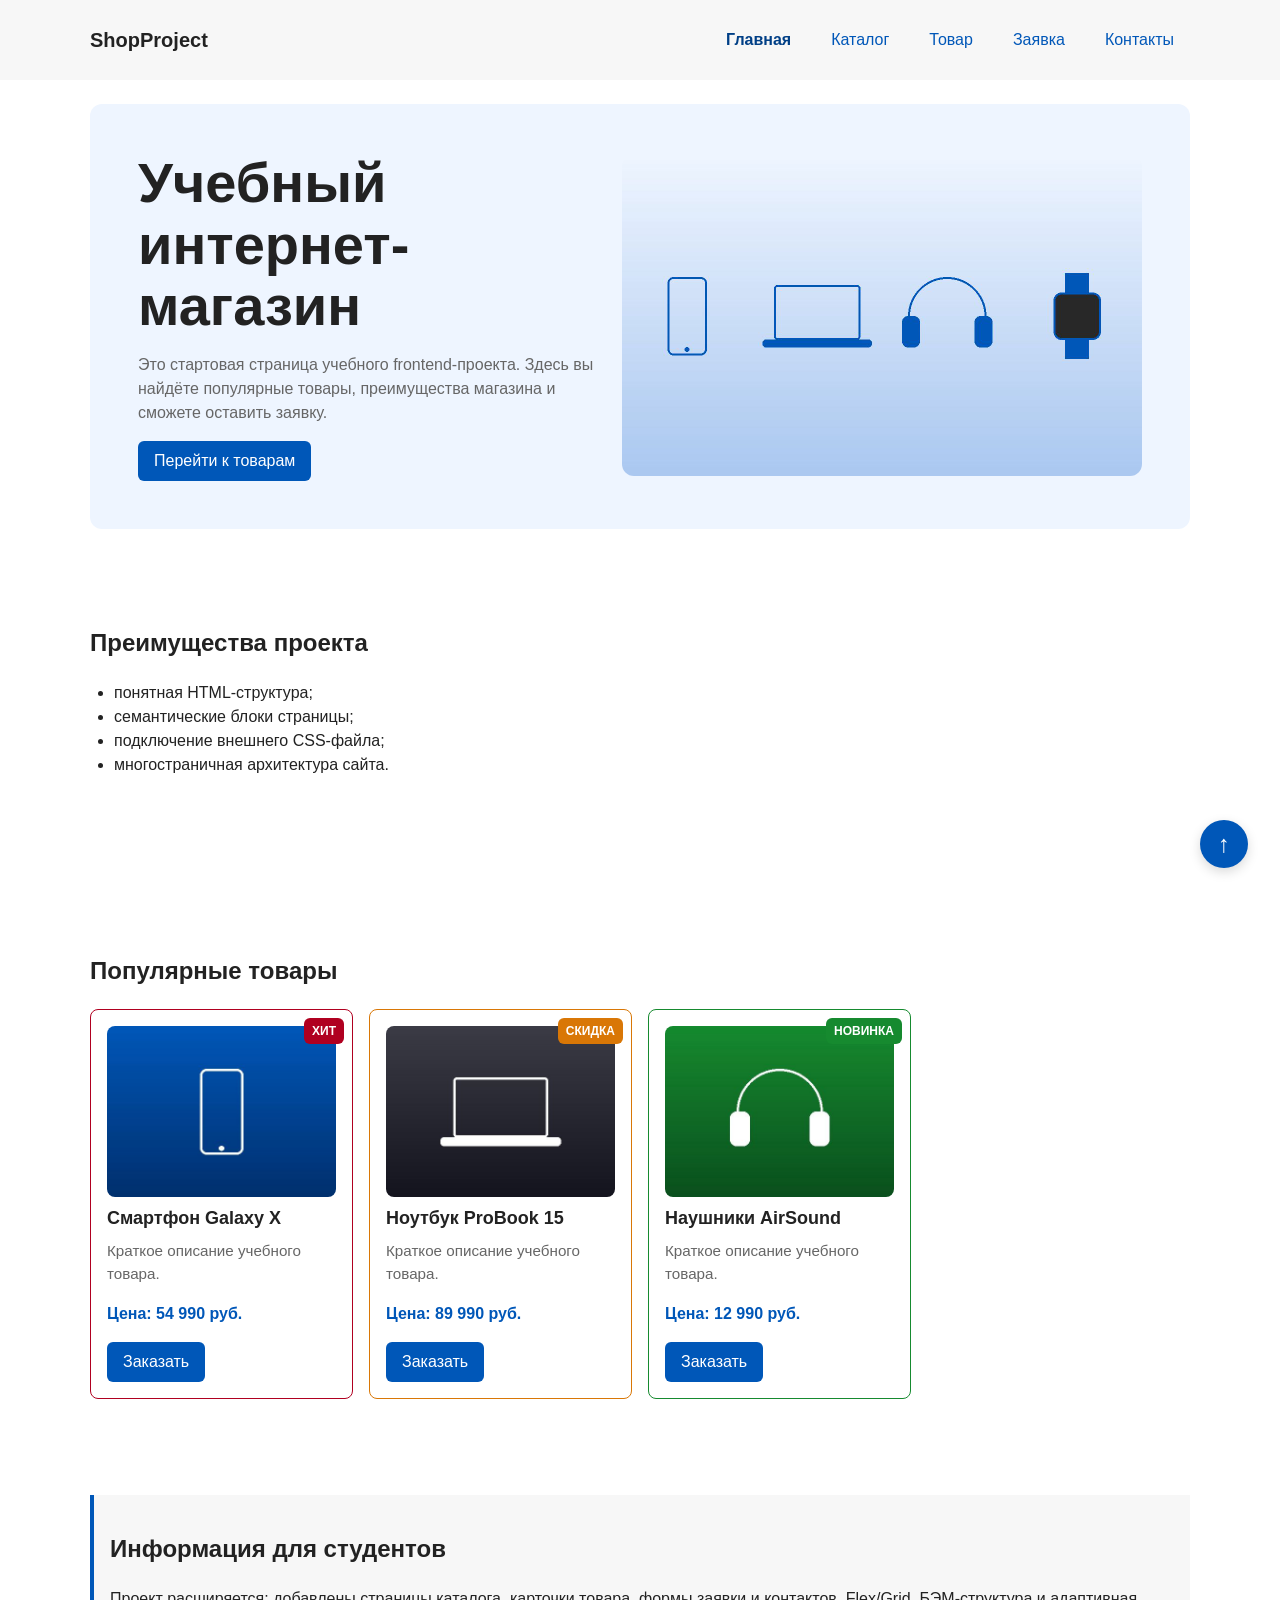
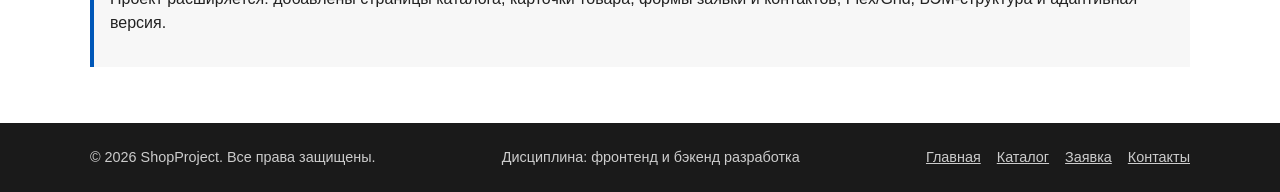
==== index.html @ 435a96a7 "fix: add skip link to main content" ====
<!doctype html>
<html lang="ru">
  <head>
    <meta charset="UTF-8" />
    <meta name="viewport" content="width=device-width, initial-scale=1.0" />
    <title>ShopProject — Учебный интернет-магазин</title>
    <meta
      name="description"
      content="ShopProject — учебный интернет-магазин. Смартфоны, ноутбуки, аксессуары по выгодным ценам."
    />
    <link rel="stylesheet" href="css/style.css" />
    <link rel="stylesheet" href="css/responsive.css" />
    <script src="js/main.js" defer></script>
  </head>
  <body>
    <a class="skip-link" href="#main">Перейти к основному содержимому</a>
    <header class="site-header">
      <div class="site-header__inner">
        <a class="site-header__logo" href="index.html">ShopProject</a>
        <nav class="site-nav" aria-label="Основная навигация">
          <ul class="site-nav__list">
            <li class="site-nav__item">
              <a href="index.html" class="site-nav__link site-nav__link--active"
                >Главная</a
              >
            </li>
            <li class="site-nav__item">
              <a href="catalog.html" class="site-nav__link">Каталог</a>
            </li>
            <li class="site-nav__item">
              <a href="product.html" class="site-nav__link">Товар</a>
            </li>
            <li class="site-nav__item">
              <a href="order.html" class="site-nav__link">Заявка</a>
            </li>
            <li class="site-nav__item">
              <a href="contacts.html" class="site-nav__link">Контакты</a>
            </li>
          </ul>
        </nav>
      </div>
    </header>

    <main id="main" class="main" tabindex="-1">
      <!-- HERO -->
      <section class="hero">
        <div class="hero__content">
          <h1 class="hero__title">Учебный интернет-магазин</h1>
          <p class="hero__text">
            Это стартовая страница учебного frontend-проекта. Здесь вы найдёте
            популярные товары, преимущества магазина и сможете оставить заявку.
          </p>
          <a class="button button--primary hero__button" href="#popular"
            >Перейти к товарам</a
          >
        </div>
        <picture class="hero__picture">
          <source media="(min-width: 1200px)" srcset="images/hero-desktop.jpg" />
          <source media="(min-width: 768px)" srcset="images/hero-tablet.jpg" />
          <img
            src="images/hero-mobile.jpg"
            alt="Смартфон, ноутбук, наушники и смарт-часы из каталога магазина"
            width="640"
            height="360"
            class="hero__image"
          />
        </picture>
      </section>

      <!-- ПРЕИМУЩЕСТВА (якорь) -->
      <section class="section" id="advantages">
        <h2>Преимущества проекта</h2>
        <ul class="advantages-list">
          <li>понятная HTML-структура;</li>
          <li>семантические блоки страницы;</li>
          <li>подключение внешнего CSS-файла;</li>
          <li>многостраничная архитектура сайта.</li>
        </ul>
      </section>

      <!-- ПОПУЛЯРНЫЕ ТОВАРЫ (якорь) -->
      <section class="section" id="popular">
        <h2>Популярные товары</h2>

        <div class="products-grid">
          <article class="product-card product-card--hit">
            <span class="product-card__badge product-card__badge--hit"
              >Хит</span
            >
            <img
              class="product-card__image"
              src="images/galaxy-x-640.jpg"
              srcset="
                images/galaxy-x-480.jpg 480w,
                images/galaxy-x-640.jpg 640w,
                images/galaxy-x-960.jpg 960w
              "
              sizes="(max-width: 639px) 100vw, (max-width: 1023px) 50vw, 33vw"
              alt="Смартфон Galaxy X"
              width="640"
              height="480"
              loading="lazy"
            />
            <h3 class="product-card__title">Смартфон Galaxy X</h3>
            <p class="product-card__description">
              Краткое описание учебного товара.
            </p>
            <p class="product-card__price">Цена: 54 990 руб.</p>
            <button
              class="button button--primary product-card__button"
              type="button"
              data-product="Смартфон Galaxy X"
            >
              Заказать
            </button>
          </article>

          <article class="product-card product-card--discount">
            <span class="product-card__badge product-card__badge--discount"
              >Скидка</span
            >
            <img
              class="product-card__image"
              src="images/probook-15-640.jpg"
              srcset="
                images/probook-15-480.jpg 480w,
                images/probook-15-640.jpg 640w,
                images/probook-15-960.jpg 960w
              "
              sizes="(max-width: 639px) 100vw, (max-width: 1023px) 50vw, 33vw"
              alt="Ноутбук ProBook 15"
              width="640"
              height="480"
              loading="lazy"
            />
            <h3 class="product-card__title">Ноутбук ProBook 15</h3>
            <p class="product-card__description">
              Краткое описание учебного товара.
            </p>
            <p class="product-card__price">Цена: 89 990 руб.</p>
            <button
              class="button button--primary product-card__button"
              type="button"
              data-product="Ноутбук ProBook 15"
            >
              Заказать
            </button>
          </article>

          <article class="product-card product-card--new">
            <span class="product-card__badge product-card__badge--new"
              >Новинка</span
            >
            <img
              class="product-card__image"
              src="images/airsound-640.jpg"
              srcset="
                images/airsound-480.jpg 480w,
                images/airsound-640.jpg 640w,
                images/airsound-960.jpg 960w
              "
              sizes="(max-width: 639px) 100vw, (max-width: 1023px) 50vw, 33vw"
              alt="Наушники AirSound"
              width="640"
              height="480"
              loading="lazy"
            />
            <h3 class="product-card__title">Наушники AirSound</h3>
            <p class="product-card__description">
              Краткое описание учебного товара.
            </p>
            <p class="product-card__price">Цена: 12 990 руб.</p>
            <button
              class="button button--primary product-card__button"
              type="button"
              data-product="Наушники AirSound"
            >
              Заказать
            </button>
          </article>
        </div>
      </section>

      <!-- ASIDE -->
      <aside class="aside-info">
        <h2>Информация для студентов</h2>
        <p>
          Проект расширяется: добавлены страницы каталога, карточки товара,
          формы заявки и контактов, Flex/Grid, БЭМ-структура и адаптивная
          версия.
        </p>
      </aside>
    </main>

    <footer id="contacts" class="site-footer">
      <div class="site-footer__inner">
        <p class="site-footer__copy">© 2026 ShopProject. Все права защищены.</p>
        <p class="site-footer__copy">
          Дисциплина: фронтенд и бэкенд разработка
        </p>
        <nav class="site-footer__nav">
          <a href="index.html">Главная</a>
          <a href="catalog.html">Каталог</a>
          <a href="order.html">Заявка</a>
          <a href="contacts.html">Контакты</a>
        </nav>
      </div>
    </footer>

    <!-- МОДАЛЬНОЕ ОКНО -->
    <dialog
      class="order-dialog"
      id="order-dialog"
      aria-labelledby="order-dialog-title"
    >
      <h2 class="order-dialog__title" id="order-dialog-title">
        Оформление заявки
      </h2>

      <form
        class="order-form"
        id="order-form"
        action="#"
        method="post"
        novalidate
      >
        <input id="selected-product" name="selected-product" type="hidden" />

        <div class="order-form__field">
          <label class="order-form__label" for="order-name">Имя</label>
          <input
            class="order-form__input"
            id="order-name"
            name="name"
            type="text"
            placeholder="Введите ваше имя"
            minlength="2"
            autocomplete="given-name"
            required
          />
        </div>

        <div class="order-form__field">
          <label class="order-form__label" for="order-email">E-mail</label>
          <input
            class="order-form__input"
            id="order-email"
            name="email"
            type="email"
            placeholder="example@mail.ru"
            autocomplete="email"
            required
          />
        </div>

        <div class="order-form__field">
          <label class="order-form__label" for="order-phone">Телефон</label>
          <input
            class="order-form__input"
            id="order-phone"
            name="phone"
            type="tel"
            inputmode="tel"
            placeholder="+7 (900) 000-00-00"
            pattern="^\+7 \(\d{3}\) \d{3}-\d{2}-\d{2}$"
            required
          />
          <small class="order-form__hint">Формат: +7 (900) 000-00-00</small>
        </div>

        <div class="order-form__field">
          <label class="order-form__label" for="order-date">Дата связи</label>
          <input
            class="order-form__input"
            id="order-date"
            name="date"
            type="date"
          />
        </div>

        <div class="order-form__field">
          <label class="order-form__label" for="order-topic">Тема заявки</label>
          <select
            class="order-form__select"
            id="order-topic"
            name="topic"
            required
          >
            <option value="">Выберите тему</option>
            <option value="product">Заказ товара</option>
            <option value="consultation">Консультация</option>
            <option value="delivery">Доставка</option>
          </select>
        </div>

        <div class="order-form__field order-form__field--wide">
          <label class="order-form__label" for="order-comment"
            >Комментарий</label
          >
          <textarea
            class="order-form__textarea"
            id="order-comment"
            name="comment"
            rows="4"
            placeholder="Укажите дополнительную информацию"
          ></textarea>
        </div>

        <div class="order-form__field order-form__field--checkbox order-form__field--wide">
          <label class="order-form__label">
            <input
              class="order-form__checkbox"
              id="order-agreement"
              name="agreement"
              type="checkbox"
              required
            />
            Я согласен на обработку данных
          </label>
        </div>

        <div class="order-form__actions">
          <button
            class="button button--outline"
            type="button"
            id="close-order-dialog"
          >
            Закрыть
          </button>
          <button class="button button--primary" type="submit">
            Отправить заявку
          </button>
        </div>
      </form>
    </dialog>

    <p class="success-message" id="success-message" hidden>
      Форма успешно отправлена!
    </p>

    <a href="#" class="to-top" aria-label="Наверх">↑</a>
  </body>
</html>
---- css/style.css ----
/* ===================================
   1. Переменные проекта
   =================================== */

:root {
  --color-bg: #ffffff;
  --color-text: #222222;
  --color-muted: #666666;
  --color-primary: #0057b8;
  --color-primary-dark: #003f86;
  --color-border: #dddddd;
  --color-surface: #f7f7f7;
  --color-surface-accent: #eef5ff;
  --color-danger: #b00020;
  --color-success: #168a2f;
  --color-success-bg: #eefaf0;
  --color-white: #ffffff;

  --space-xs: 4px;
  --space-sm: 8px;
  --space-md: 16px;
  --space-lg: 24px;
  --space-xl: 32px;

  --radius-sm: 6px;
  --radius-md: 8px;
  --radius-lg: 12px;

  --container-width: 1100px;
}

/* ===================================
   2. Базовые стили
   =================================== */

* {
  box-sizing: border-box;
}

html {
  scroll-behavior: smooth;
}

body {
  margin: 0;
  font-family: Arial, sans-serif;
  line-height: 1.5;
  color: var(--color-text);
  background-color: var(--color-bg);
}

main {
  padding: var(--space-lg);
}

/* ===================================
   3. Общие элементы интерфейса
   =================================== */

a {
  color: var(--color-primary);
}

a:hover {
  color: var(--color-primary-dark);
}

a:focus-visible {
  outline: 2px solid var(--color-primary);
  outline-offset: 3px;
}

/* ===================================
   4. Блок button
   =================================== */

.button {
  display: inline-block;
  padding: var(--space-sm) var(--space-md);
  border: none;
  border-radius: var(--radius-sm);
  font: inherit;
  text-decoration: none;
  cursor: pointer;
  transition:
    color 0.2s,
    background-color 0.2s,
    border-color 0.2s;
}

.button--primary {
  color: var(--color-white);
  background-color: var(--color-primary);
}

.button--primary:hover {
  color: var(--color-white);
  background-color: var(--color-primary-dark);
  text-decoration: none;
}

.button--outline {
  color: var(--color-primary);
  background-color: transparent;
  border: 1px solid var(--color-primary);
}

.button--outline:hover {
  color: var(--color-white);
  background-color: var(--color-primary);
  text-decoration: none;
}

.button:focus-visible {
  outline: 2px solid var(--color-primary);
  outline-offset: 3px;
}

.button:disabled,
.button--disabled {
  opacity: 0.6;
  cursor: not-allowed;
}

/* ===================================
   5. Блок site-header
   =================================== */

.site-header {
  background-color: var(--color-surface);
  position: sticky;
  top: 0;
  z-index: 100;
}

.site-header__inner {
  max-width: var(--container-width);
  margin: 0 auto;
  padding: var(--space-lg);
  display: flex;
  align-items: center;
  justify-content: space-between;
  flex-wrap: wrap;
  gap: var(--space-md);
}

.site-header__logo {
  font-weight: bold;
  text-decoration: none;
  color: var(--color-text);
  font-size: 1.25rem;
}

/* ===================================
   6. Блок site-nav
   =================================== */

.site-nav__list {
  display: flex;
  flex-wrap: wrap;
  justify-content: center;
  align-items: center;
  gap: var(--space-md);
  padding: 0;
  margin: 0;
  list-style: none;
}

.site-nav__link {
  display: inline-block;
  padding: var(--space-sm) var(--space-md);
  color: var(--color-primary);
  text-decoration: none;
  border-radius: var(--radius-sm);
  transition:
    color 0.2s,
    background-color 0.2s;
}

.site-nav__link:hover {
  color: var(--color-white);
  background-color: var(--color-primary);
  text-decoration: none;
}

.site-nav__link:focus-visible {
  outline: 2px solid var(--color-primary);
  outline-offset: 3px;
}

.site-nav__link--active {
  font-weight: bold;
  color: var(--color-primary-dark);
}

/* ===================================
   7. Блок hero
   =================================== */

.hero {
  max-width: var(--container-width);
  margin: 0 auto var(--space-xl);
  padding: var(--space-xl) var(--space-lg);
  background-color: var(--color-surface-accent);
  border-radius: var(--radius-lg);
}

.hero__title {
  margin-top: 0;
}

.hero__text {
  color: var(--color-muted);
}

/* ===================================
   8. Блок section
   =================================== */

.section {
  max-width: var(--container-width);
  margin: 0 auto var(--space-xl);
}

.section h2 {
  margin-top: 0;
}

/* ===================================
   9. Блок products-grid + product-card
   =================================== */

.products-grid,
.product-grid {
  display: grid;
  grid-template-columns: repeat(auto-fill, minmax(240px, 1fr));
  gap: var(--space-lg);
}

.product-card {
  position: relative;
  display: flex;
  flex-direction: column;
  gap: var(--space-sm);
  padding: var(--space-md);
  border: 1px solid var(--color-border);
  border-radius: var(--radius-md);
  background-color: var(--color-bg);
  transition:
    border-color 0.2s,
    box-shadow 0.2s;
}

.product-card:hover {
  border-color: var(--color-primary);
  box-shadow: 0 4px 12px rgba(0, 0, 0, 0.08);
}

.product-card__title {
  margin: 0;
  font-size: 1.125rem;
  color: var(--color-text);
}

.product-card__description {
  margin: 0;
  color: var(--color-muted);
  font-size: 0.95rem;
}

.product-card__price {
  font-weight: bold;
  color: var(--color-primary);
  margin: var(--space-sm) 0;
}

.product-card__button {
  margin-top: auto;
  align-self: flex-start;
  text-align: center;
}

/* Бейджи */
.product-card__badge {
  position: absolute;
  top: var(--space-sm);
  right: var(--space-sm);
  padding: var(--space-xs) var(--space-sm);
  font-size: 0.75rem;
  font-weight: bold;
  text-transform: uppercase;
  color: var(--color-white);
  border-radius: var(--radius-sm);
  z-index: 2;
}

.product-card__badge--hit {
  background-color: var(--color-danger);
}

.product-card__badge--discount {
  background-color: #d97706;
}

.product-card__badge--new {
  background-color: var(--color-success);
}

.product-card--hit {
  border-color: var(--color-danger);
}
.product-card--discount {
  border-color: #d97706;
}
.product-card--new {
  border-color: var(--color-success);
}

/* ===================================
   10. Блок aside-info
   =================================== */

.aside-info {
  max-width: var(--container-width);
  margin: 0 auto var(--space-xl);
  padding: var(--space-md);
  border-left: 4px solid var(--color-primary);
  background-color: var(--color-surface);
}

.advantages-list {
  padding-left: var(--space-lg);
}

/* ===================================
   11. Блок catalog-layout + catalog-filters + catalog-products
   =================================== */

.catalog-layout {
  max-width: var(--container-width);
  margin: 0 auto var(--space-xl);
  display: grid;
  grid-template-columns: 260px 1fr;
  grid-template-areas: "filters products";
  gap: var(--space-lg);
  align-items: start;
}

.catalog-filters {
  grid-area: filters;
  position: sticky;
  top: 90px;
  padding: var(--space-md);
  border: 1px solid var(--color-border);
  border-radius: var(--radius-md);
  background-color: var(--color-bg);
}

.catalog-products {
  grid-area: products;
}

.catalog-filters__title {
  margin: 0 0 var(--space-md);
  font-size: 1.25rem;
}

/* ===================================
   12. Блок filters-form
   =================================== */

.filters-form {
  display: grid;
  gap: var(--space-md);
}

.filters-form__group {
  margin: 0;
  padding: var(--space-md);
  border: 1px solid var(--color-border);
  border-radius: var(--radius-sm);
}

.filters-form__legend {
  font-weight: 700;
  padding: 0 var(--space-xs);
}

.filters-form__label {
  display: block;
  margin-bottom: var(--space-sm);
}

.filters-form__input {
  width: 100%;
  padding: 8px 10px;
  border: 1px solid var(--color-border);
  border-radius: var(--radius-sm);
  font: inherit;
}

/* ===================================
   13. Блок breadcrumbs
   =================================== */

.breadcrumbs {
  margin-bottom: var(--space-lg);
  color: var(--color-muted);
  font-size: 0.9rem;
}

.breadcrumbs__link {
  color: var(--color-primary);
}

.breadcrumbs__current::before {
  content: " / ";
  color: var(--color-muted);
}

/* ===================================
   14. Блок product-detail
   =================================== */

.product-detail {
  display: grid;
  grid-template-columns: 1fr 1fr;
  gap: var(--space-xl);
  align-items: center;
  margin-bottom: var(--space-xl);
}

.product-detail__image {
  font-size: 10rem;
  text-align: center;
  padding: var(--space-xl);
  background-color: var(--color-surface);
  border-radius: var(--radius-lg);
}

.product-detail__title {
  font-size: 2rem;
  margin: 0 0 var(--space-md);
}

.product-detail__price {
  font-size: 1.75rem;
  font-weight: bold;
  color: var(--color-primary);
  margin: 0 0 var(--space-md);
}

.product-detail__description {
  color: var(--color-muted);
  margin: 0 0 var(--space-lg);
}

/* ===================================
   15. Блок specs-table
   =================================== */

.specs-table {
  width: 100%;
  border-collapse: collapse;
  margin-bottom: var(--space-xl);
  background-color: var(--color-bg);
  border-radius: var(--radius-md);
  overflow: hidden;
  box-shadow: 0 1px 3px rgba(0, 0, 0, 0.08);
}

.specs-table caption {
  caption-side: top;
  text-align: left;
  padding: var(--space-sm) 0;
  font-weight: bold;
  color: var(--color-muted);
}

.specs-table th,
.specs-table td {
  padding: var(--space-md);
  text-align: left;
  border-bottom: 1px solid var(--color-border);
}

.specs-table thead th {
  background-color: var(--color-primary);
  color: var(--color-white);
  font-weight: bold;
}

.specs-table tbody tr:nth-child(even) {
  background-color: var(--color-surface);
}

.specs-table tbody tr:hover {
  background-color: var(--color-surface-accent);
}

/* ===================================
   16. Блок reviews / review
   =================================== */

.reviews {
  display: grid;
  grid-template-columns: repeat(auto-fit, minmax(260px, 1fr));
  gap: var(--space-lg);
}

.review {
  padding: var(--space-md);
  background-color: var(--color-surface);
  border-radius: var(--radius-md);
  border-left: 4px solid var(--color-primary);
}

.review__author {
  font-weight: bold;
  margin: 0 0 var(--space-sm);
}

.review__text {
  margin: 0;
  color: var(--color-muted);
}

/* ===================================
   17. Блок order-dialog
   =================================== */

.order-dialog {
  width: min(100% - 32px, 560px);
  padding: var(--space-lg);
  border: none;
  border-radius: var(--radius-lg);
}

.order-dialog::backdrop {
  background-color: rgba(0, 0, 0, 0.5);
}

.order-dialog__title {
  margin-top: 0;
}

/* ===================================
   18. Блок order-form
   =================================== */

.order-form {
  display: flex;
  flex-direction: column;
  gap: var(--space-md);
}

.order-form--page {
  max-width: 600px;
}

.order-form__title {
  margin: 0 0 var(--space-sm);
  font-size: 1.5rem;
}

.order-form__field {
  margin-bottom: var(--space-md);
}

.order-form__field--checkbox {
  display: flex;
  align-items: center;
  gap: var(--space-sm);
}

.order-form__label {
  display: block;
  margin-bottom: var(--space-xs);
  font-weight: 600;
  font-size: 0.95rem;
}

.order-form__field--checkbox .order-form__label {
  display: flex;
  align-items: center;
  gap: var(--space-sm);
  margin-bottom: 0;
}

.order-form__input,
.order-form__select,
.order-form__textarea {
  width: 100%;
  padding: 10px 12px;
  border: 1px solid var(--color-border);
  border-radius: var(--radius-sm);
  font: inherit;
  transition: border-color 0.2s;
}

.order-form__checkbox {
  width: auto;
}

.order-form__hint {
  display: block;
  margin-top: var(--space-xs);
  color: var(--color-muted);
}

.order-form__input:hover,
.order-form__select:hover,
.order-form__textarea:hover {
  border-color: var(--color-primary);
}

.order-form__input:focus-visible,
.order-form__select:focus-visible,
.order-form__textarea:focus-visible {
  outline: 2px solid var(--color-primary);
  outline-offset: 3px;
}

.order-form__input[aria-invalid="true"],
.order-form__select[aria-invalid="true"],
.order-form__textarea[aria-invalid="true"] {
  border-color: var(--color-danger);
}

.order-form__actions {
  display: flex;
  gap: var(--space-md);
  margin-top: var(--space-lg);
  flex-wrap: wrap;
}

/* ===================================
   19. Блок success-message
   =================================== */

.success-message {
  max-width: var(--container-width);
  margin: var(--space-lg) auto;
  padding: var(--space-md);
  border-left: 4px solid var(--color-success);
  background-color: var(--color-success-bg);
}

/* ===================================
   20. Блок contacts-layout + contacts-info
   =================================== */

.contacts-layout {
  display: grid;
  grid-template-columns: 1fr 1fr;
  gap: var(--space-xl);
  align-items: start;
}

.contacts-info {
  padding: var(--space-lg);
  background-color: var(--color-surface);
  border-radius: var(--radius-md);
}

.contacts-info__title {
  margin: 0 0 var(--space-md);
  font-size: 1.5rem;
}

.contacts-info__list {
  list-style: none;
  padding: 0;
  margin: 0;
}

.contacts-info__item {
  margin-bottom: var(--space-md);
  padding-bottom: var(--space-md);
  border-bottom: 1px solid var(--color-border);
}

.contacts-info__item:last-child {
  border-bottom: none;
}

/* ===================================
   21. Блок site-footer
   =================================== */

.site-footer {
  background-color: #1a1a1a;
  color: #cccccc;
}

.site-footer__inner {
  max-width: var(--container-width);
  margin: 0 auto;
  padding: var(--space-lg);
  display: flex;
  justify-content: space-between;
  align-items: center;
  flex-wrap: wrap;
  gap: var(--space-md);
}

.site-footer__copy {
  margin: 0;
  font-size: 0.9rem;
}

.site-footer__nav {
  display: flex;
  gap: var(--space-md);
  flex-wrap: wrap;
}

.site-footer__nav a {
  color: #cccccc;
  font-size: 0.9rem;
}

.site-footer__nav a:hover {
  color: var(--color-white);
}

/* ===================================
   22. Подсветка якоря
   =================================== */

:target {
  outline: 2px dashed var(--color-primary);
  outline-offset: 4px;
}

/* ===================================
   23. Адаптивность
   =================================== */

@media (max-width: 900px) {
  .catalog-layout {
    grid-template-columns: 1fr;
    grid-template-areas:
      "filters"
      "products";
  }

  .catalog-filters {
    position: static;
  }

  .product-detail {
    grid-template-columns: 1fr;
  }

  .contacts-layout {
    grid-template-columns: 1fr;
  }
}

@media (max-width: 600px) {
  .site-header__inner {
    flex-direction: column;
    align-items: flex-start;
  }

  .site-nav__list {
    flex-direction: column;
    gap: var(--space-xs);
    align-items: stretch;
  }

  .site-footer__inner {
    flex-direction: column;
    text-align: center;
  }
}

.to-top {
  position: fixed;
  bottom: var(--space-lg);
  right: var(--space-lg);
  z-index: 999;
  width: 48px;
  height: 48px;
  display: flex;
  align-items: center;
  justify-content: center;
  background-color: var(--color-primary);
  color: var(--color-white);
  border-radius: 50%;
  font-size: 1.5rem;
  text-decoration: none;
  box-shadow: 0 4px 12px rgba(0, 0, 0, 0.15);
  transition: background-color 0.2s, transform 0.2s;
}

.to-top:hover {
  background-color: var(--color-primary-dark);
  transform: translateY(-3px);
  text-decoration: none;
}

.to-top:focus-visible {
  outline: 2px solid var(--color-primary);
  outline-offset: 3px;
}
---- css/responsive.css ----
*,
*::before,
*::after {
  box-sizing: border-box;
}

html {
  scroll-behavior: smooth;
}

img,
video {
  max-width: 100%;
  height: auto;
}

body {
  overflow-x: hidden;
}

main {
  padding-inline: 0;
}

.section,
.hero,
.catalog-layout,
.aside-info,
.success-message,
.site-header__inner,
.site-footer__inner {
  width: min(100% - 32px, var(--container-width));
  margin-inline: auto;
}

.section {
  padding-block: clamp(24px, 5vw, 64px);
}

.site-header__inner,
.site-footer__inner {
  padding-inline: 0;
}

.site-header {
  position: static;
}

.site-header__inner {
  flex-direction: column;
  align-items: stretch;
  padding-block: var(--space-md);
}

.site-nav__list {
  display: flex;
  flex-direction: column;
  align-items: stretch;
  gap: var(--space-sm, 8px);
  padding: 0;
  margin: 0;
  list-style: none;
}

.site-nav__link {
  display: block;
  padding: 12px 16px;
}

@media (min-width: 768px) {
  .site-header {
    position: sticky;
    top: 0;
    z-index: 100;
  }

  .site-header__inner {
    flex-direction: row;
    align-items: center;
  }

  .site-nav__list {
    flex-direction: row;
    flex-wrap: wrap;
    align-items: center;
  }
}

.hero {
  display: grid;
  gap: var(--space-lg, 24px);
  align-items: center;
  padding: clamp(20px, 5vw, 48px);
}

.hero__content {
  display: grid;
  gap: var(--space-md, 16px);
  justify-items: start;
}

.hero__title {
  margin: 0;
  font-size: clamp(28px, 7vw, 56px);
  line-height: 1.1;
}

.hero__text {
  margin: 0;
}

.hero__picture {
  display: block;
}

.hero__image {
  display: block;
  width: 100%;
  max-width: 520px;
  margin-inline: auto;
  border-radius: var(--radius-lg, 12px);
}

@media (min-width: 900px) {
  .hero {
    grid-template-columns: minmax(0, 1fr) minmax(320px, 520px);
  }
}

.products-grid,
.product-grid {
  display: grid;
  grid-template-columns: 1fr;
  gap: var(--space-md, 16px);
}

.product-card {
  min-width: 0;
}

.product-card__title,
.product-card__description {
  overflow-wrap: anywhere;
}

@media (min-width: 640px) {
  .products-grid,
  .product-grid {
    grid-template-columns: repeat(2, minmax(0, 1fr));
  }
}

@media (min-width: 1024px) {
  .products-grid,
  .product-grid {
    grid-template-columns: repeat(3, minmax(0, 1fr));
  }
}

@media (min-width: 1280px) {
  .products-grid,
  .product-grid {
    grid-template-columns: repeat(4, minmax(0, 1fr));
  }
}

.catalog-layout {
  display: grid;
  grid-template-columns: 1fr;
  grid-template-areas: none;
  gap: var(--space-lg, 24px);
}

.catalog-filters,
.catalog-products {
  grid-area: auto;
}

.catalog-filters {
  position: static;
  order: -1;
}

@media (min-width: 1024px) {
  .catalog-layout {
    grid-template-columns: 280px minmax(0, 1fr);
    align-items: start;
  }

  .catalog-filters {
    position: sticky;
    top: 88px;
    order: initial;
  }

  .catalog-products .products-grid {
    grid-template-columns: repeat(2, minmax(0, 1fr));
  }
}

@media (min-width: 1280px) {
  .catalog-products .products-grid {
    grid-template-columns: repeat(3, minmax(0, 1fr));
  }
}

.product-card__image {
  display: block;
  width: 100%;
  aspect-ratio: 4 / 3;
  object-fit: cover;
  border-radius: var(--radius-md, 8px);
}

.product-detail {
  grid-template-columns: 1fr;
  gap: var(--space-lg, 24px);
}

.product-detail__image {
  display: block;
  width: 100%;
  padding: 0;
  font-size: inherit;
  border-radius: var(--radius-lg, 12px);
}

.product-detail__title {
  font-size: clamp(24px, 5vw, 32px);
}

@media (min-width: 900px) {
  .product-detail {
    grid-template-columns: repeat(2, minmax(0, 1fr));
    gap: var(--space-xl, 32px);
  }
}

.order-form {
  display: grid;
  gap: var(--space-md, 16px);
}

.order-form__field {
  display: grid;
  gap: var(--space-xs, 8px);
  margin-bottom: 0;
}

.order-form__label {
  margin-bottom: 0;
}

.order-form__input,
.order-form__textarea,
.order-form__select {
  width: 100%;
  min-height: 44px;
  padding: 10px 12px;
  font: inherit;
}

.order-form__textarea {
  min-height: 120px;
  resize: vertical;
}

.order-form__actions {
  margin-top: 0;
}

.order-form__actions .button {
  min-height: 44px;
  flex: 1 1 160px;
}

@media (min-width: 768px) {
  .order-form--page {
    grid-template-columns: repeat(2, minmax(0, 1fr));
    max-width: 760px;
  }

  .order-form--page .order-form__title,
  .order-form--page .order-form__field--wide,
  .order-form--page .order-form__actions {
    grid-column: 1 / -1;
  }

  .order-form__actions .button {
    flex: 0 0 auto;
  }
}

@media (min-width: 900px) {
  .contacts-layout .order-form--page {
    grid-template-columns: 1fr;
  }
}

.contacts-layout {
  grid-template-columns: 1fr;
  gap: var(--space-lg, 24px);
}

@media (min-width: 900px) {
  .contacts-layout {
    grid-template-columns: minmax(0, 1fr) minmax(0, 1.4fr);
  }
}

.table-wrapper {
  width: 100%;
  margin-bottom: var(--space-xl, 32px);
  overflow-x: auto;
  -webkit-overflow-scrolling: touch;
}

.specs-table {
  width: 100%;
  min-width: 480px;
  margin-bottom: 0;
  border-collapse: collapse;
}

.specs-table th,
.specs-table td {
  padding: 12px;
  text-align: left;
}

.reviews {
  grid-template-columns: 1fr;
}

@media (min-width: 768px) {
  .reviews {
    grid-template-columns: repeat(2, minmax(0, 1fr));
  }
}

.order-dialog {
  width: min(100% - 32px, 560px);
  max-height: calc(100vh - 32px);
  padding: var(--space-md, 16px);
  overflow: auto;
}

.order-dialog::backdrop {
  background: rgb(0 0 0 / 0.5);
}

.to-top {
  right: 16px;
  bottom: 16px;
  z-index: 90;
  width: 44px;
  height: 44px;
}

.site-footer__inner {
  flex-direction: column;
  align-items: flex-start;
  text-align: left;
}

@media (min-width: 768px) {
  .order-dialog {
    padding: var(--space-lg, 24px);
  }

  .to-top {
    right: 32px;
    bottom: 32px;
    width: 48px;
    height: 48px;
  }

  .site-footer__inner {
    flex-direction: row;
    align-items: center;
  }
}

.skip-link {
  position: absolute;
  left: 16px;
  top: -100px;
  z-index: 1000;
  padding: 8px 12px;
  color: #ffffff;
  background-color: #111111;
  border-radius: 6px;
  text-decoration: none;
}

.skip-link:focus,
.skip-link:focus-visible {
  top: 16px;
  color: #ffffff;
}

.main:focus {
  outline: none;
}
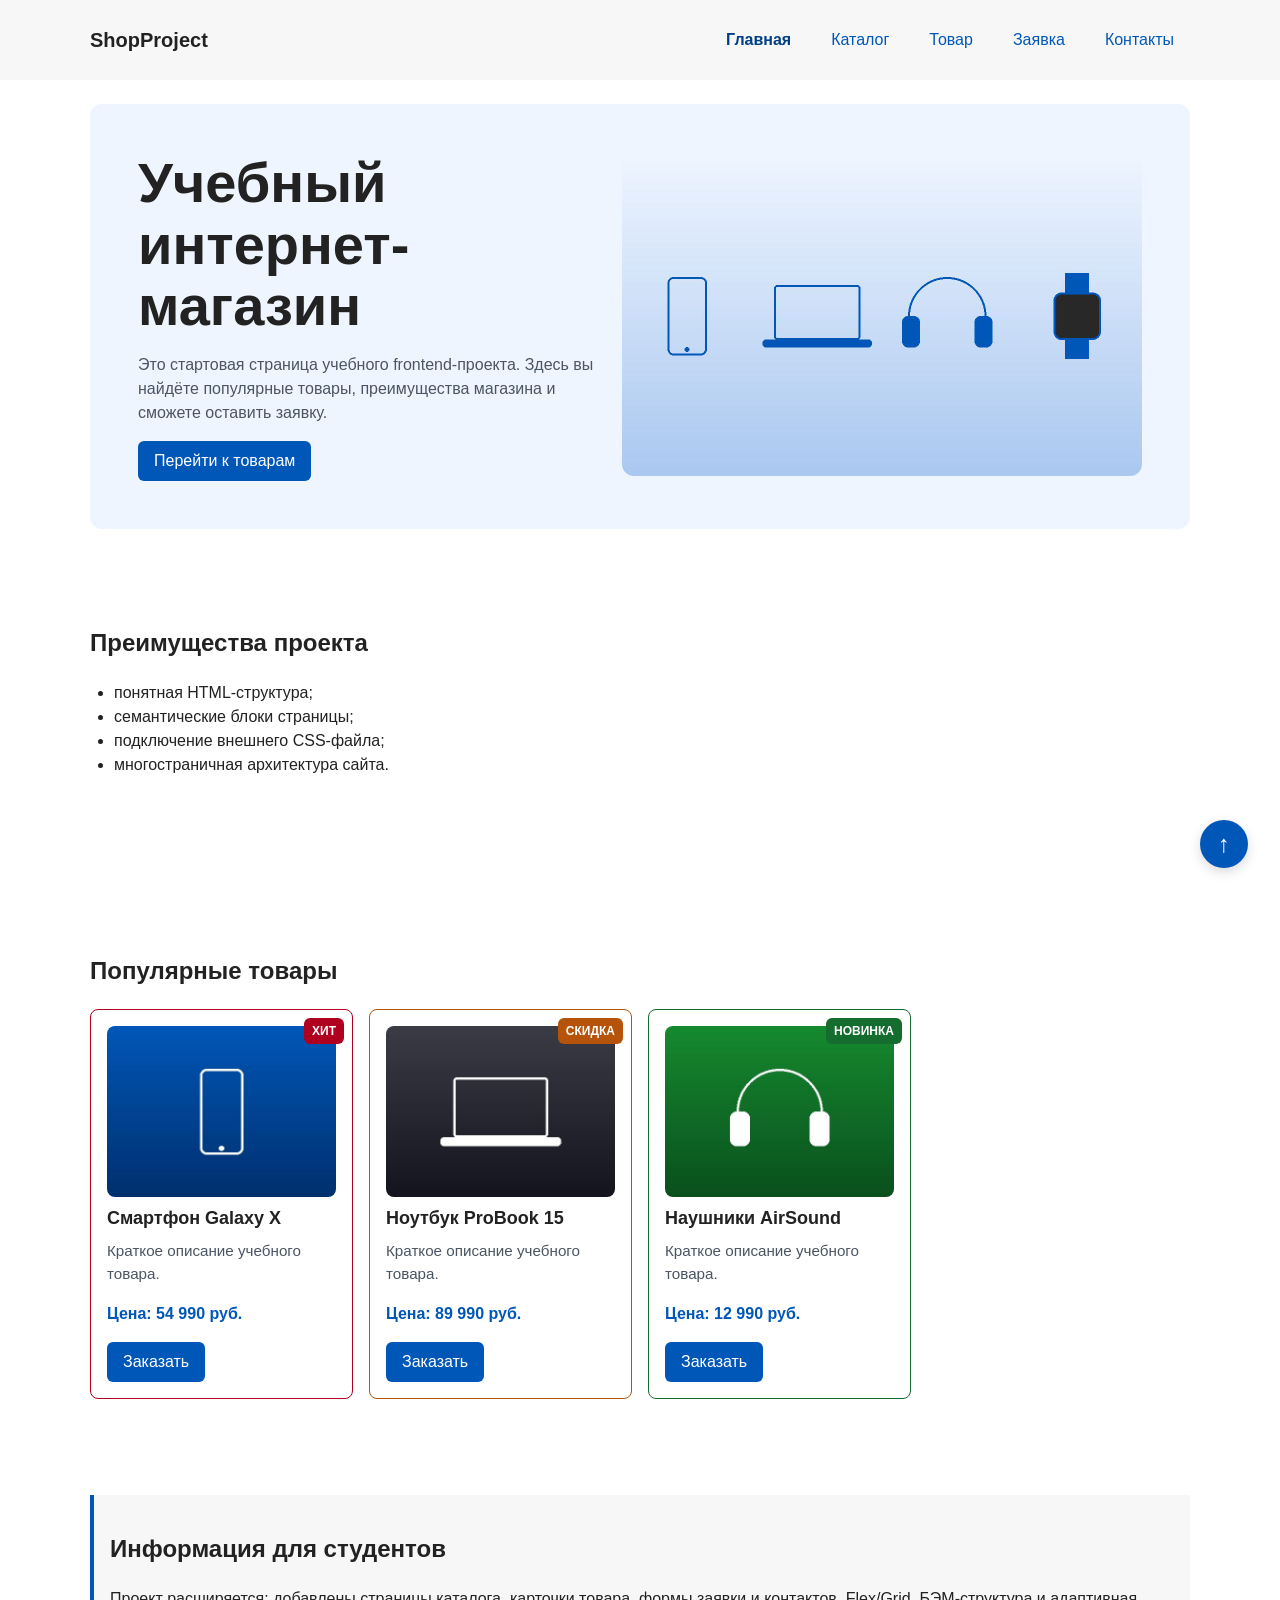
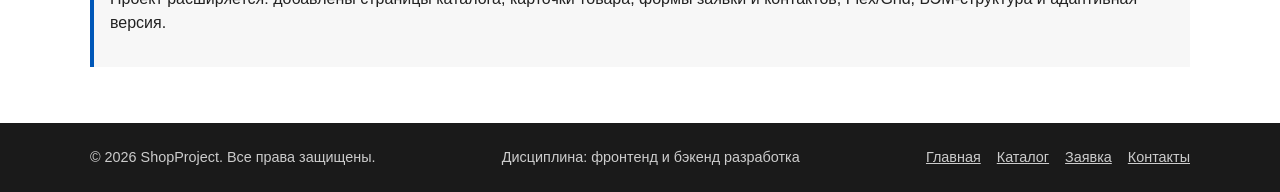
==== commit df9b2f40: "fix: link form errors and hints with fields" ====
--- a/index.html
+++ b/index.html
@@ -21,6 +21,7 @@
           <ul class="site-nav__list">
             <li class="site-nav__item">
               <a href="index.html" class="site-nav__link site-nav__link--active"
+                aria-current="page"
                 >Главная</a
               >
             </li>
@@ -198,7 +199,7 @@
         <p class="site-footer__copy">
           Дисциплина: фронтенд и бэкенд разработка
         </p>
-        <nav class="site-footer__nav">
+        <nav class="site-footer__nav" aria-label="Навигация в подвале">
           <a href="index.html">Главная</a>
           <a href="catalog.html">Каталог</a>
           <a href="order.html">Заявка</a>
@@ -334,7 +335,7 @@
       </form>
     </dialog>
 
-    <p class="success-message" id="success-message" hidden>
+    <p class="success-message" role="status" id="success-message" hidden>
       Форма успешно отправлена!
     </p>
 
--- a/css/style.css
+++ b/css/style.css
@@ -5,14 +5,15 @@
 :root {
   --color-bg: #ffffff;
   --color-text: #222222;
-  --color-muted: #666666;
+  --color-muted: #4b5563;
   --color-primary: #0057b8;
   --color-primary-dark: #003f86;
   --color-border: #dddddd;
   --color-surface: #f7f7f7;
   --color-surface-accent: #eef5ff;
   --color-danger: #b00020;
-  --color-success: #168a2f;
+  --color-success: #146c2e;
+  --color-warning: #b45309;
   --color-success-bg: #eefaf0;
   --color-white: #ffffff;
 
@@ -299,7 +300,7 @@
 }
 
 .product-card__badge--discount {
-  background-color: #d97706;
+  background-color: var(--color-warning);
 }
 
 .product-card__badge--new {
@@ -310,7 +311,7 @@
   border-color: var(--color-danger);
 }
 .product-card--discount {
-  border-color: #d97706;
+  border-color: var(--color-warning);
 }
 .product-card--new {
   border-color: var(--color-success);
--- a/css/responsive.css
+++ b/css/responsive.css
@@ -402,3 +402,54 @@
 .main:focus {
   outline: none;
 }
+
+.breadcrumbs__link + .breadcrumbs__link::before {
+  content: " / ";
+  color: var(--color-muted);
+}
+
+:focus-visible {
+  outline: 3px solid var(--color-primary, #0057b8);
+  outline-offset: 3px;
+}
+
+a:focus-visible,
+.site-nav__link:focus-visible,
+.button:focus-visible,
+.to-top:focus-visible,
+.order-form__input:focus-visible,
+.order-form__textarea:focus-visible,
+.order-form__select:focus-visible,
+.order-form__checkbox:focus-visible,
+.filters-form__input:focus-visible {
+  outline: 3px solid var(--color-primary, #0057b8);
+  outline-offset: 3px;
+}
+
+.site-footer a:focus-visible {
+  outline-color: #ffffff;
+}
+
+.to-top:focus-visible {
+  outline-color: var(--color-text, #222222);
+}
+
+.form-note {
+  color: var(--color-muted);
+  font-size: 0.95rem;
+}
+
+.order-form__field--checkbox {
+  flex-wrap: wrap;
+}
+
+.order-form__error {
+  width: 100%;
+  margin: 0;
+  color: var(--color-danger);
+  font-size: 0.9rem;
+}
+
+.order-form__error[hidden] {
+  display: none;
+}
